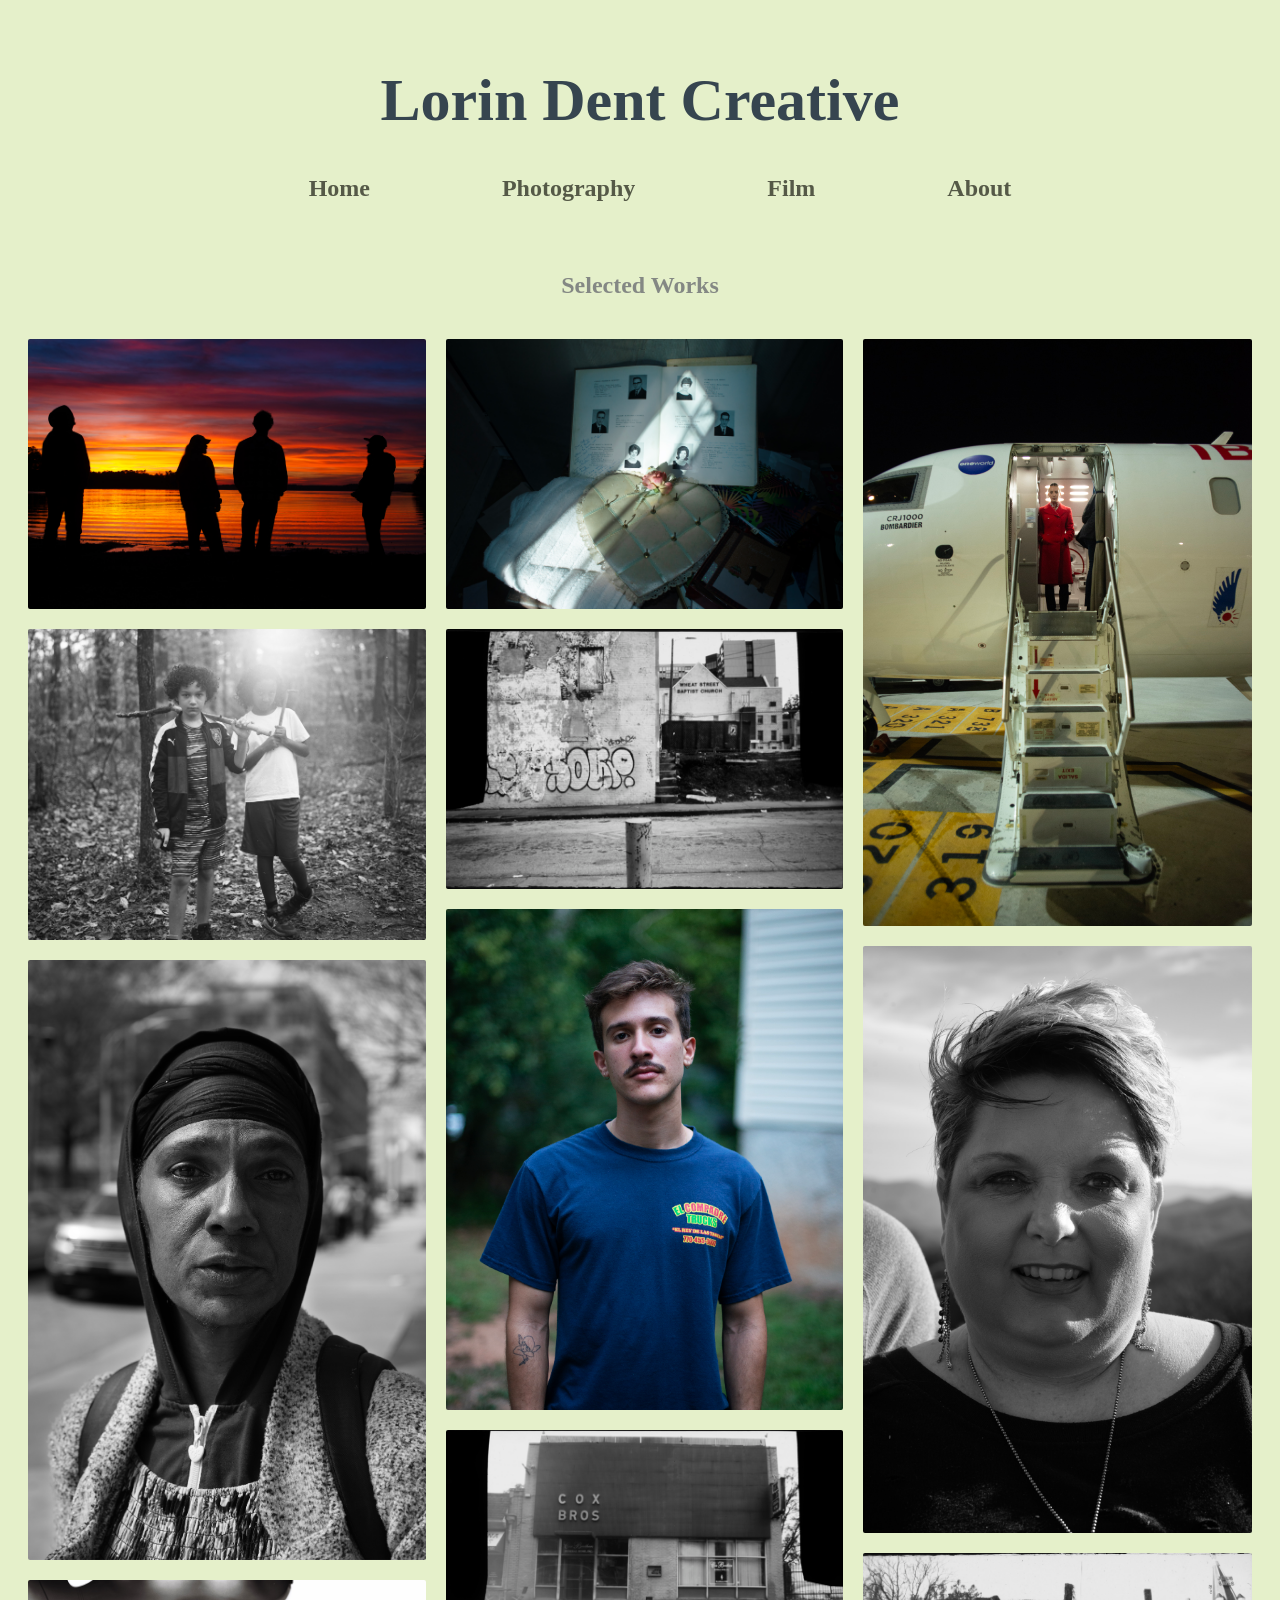
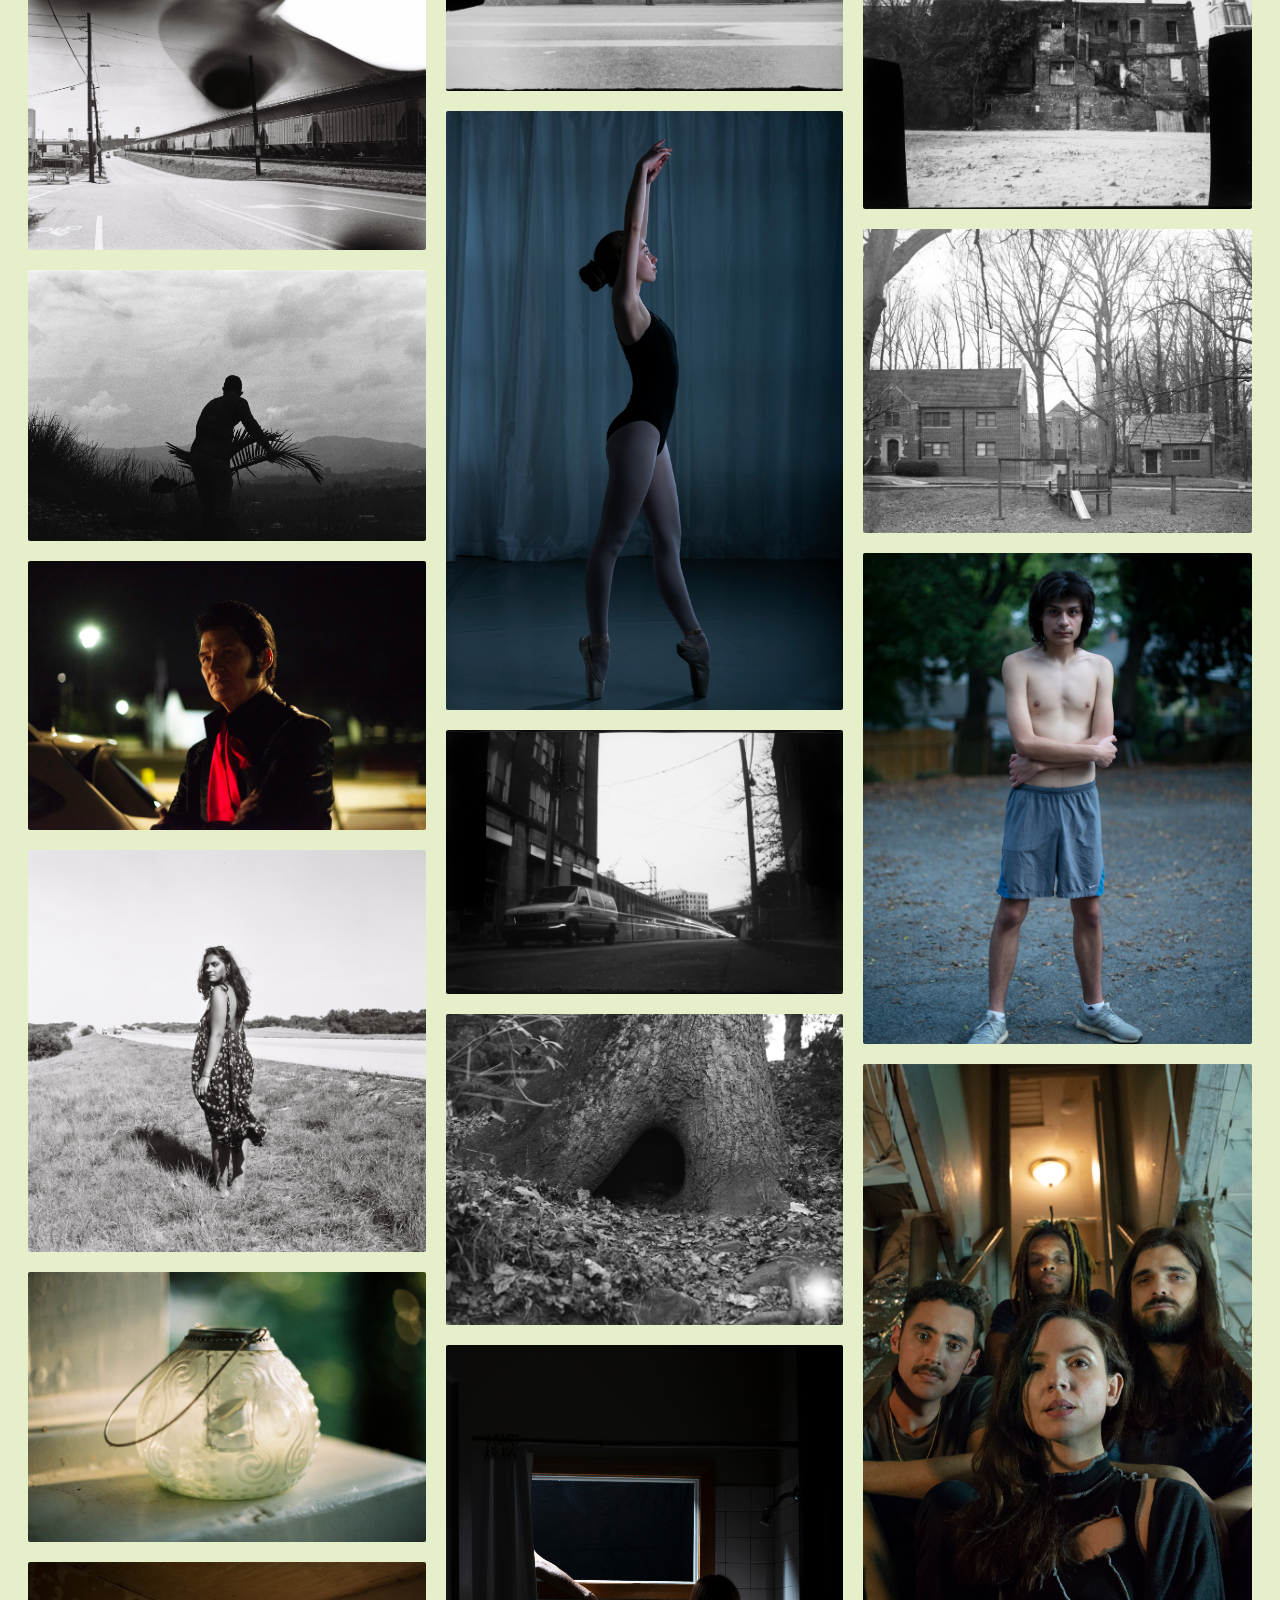
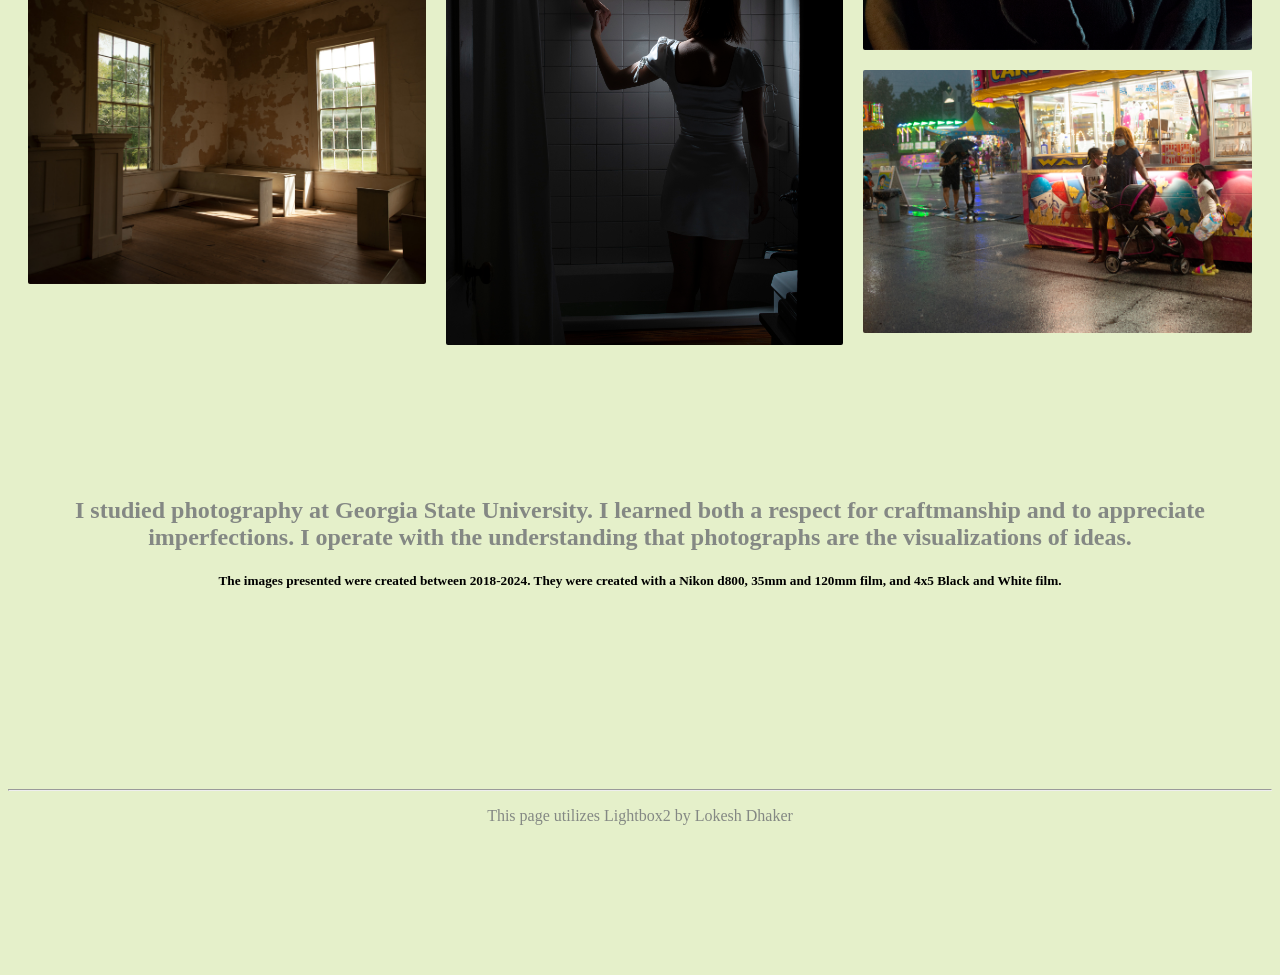
==== Photography.html @ 46cd100e "Add files via upload" ====
<!DOCTYPE html>
<html>
	<head>
		<meta charset="utf-8">
		<meta name="viewport" content="width=device-width, initial-scale-1">
		<title>Lorin Dent Photography</title>
	<link rel="stylesheet" href="styles.css" />
	<link rel="stylesheet" href="lightbox.css"/>
	</head>

	<body>
	<br>
	<h1 align="center">Lorin Dent Creative</h1>
<div align=center>
<ul>
	<li><h3><a href="index.html">Home</a></h3></li>
	<li><h3><a href="Photography.html">Photography</a></h3></li>
	<li><h3><a href="Film.html">Film</a></h3></li>
	<li><h3><a href="About.html">About</a></h3></li>
</ul>
</div>
<div class="subheading">
	<br>
	<br>
	<br>
<h3>Selected Works</h3>
</div>

	<div class="container">
		<div class="gallery">
			<div class="column">
				<a href="All the colors of the sky.jpg" data-lightbox="Selected Works" data-title="Thomas, Kenyon, Jack, and Logan, Digital, 2024"><img src="All the colors of the sky.jpg"></a>
				<a href="DENT_10 copy.jpg" data-lightbox="Selected Works" data-title="Jayven and Cliffy, 4x5, 2021"><img src="DENT_10 copy.jpg"></a>
				<a href="Untitled 2, 2019.jpg" data-lightbox="Selected Works" data-title="Untitled, Digital, 2019"><img src="Untitled 2, 2019.jpg"></a>
				<a href="Light Within Light (from Dhalgren), 2021.jpg" data-lightbox="Selected Works" data-title="Light Within Light, 35mm, 2021"><img src="Light Within Light (from Dhalgren), 2021.jpg"></a>
				<a href="Shovelin, 2018.jpg" data-lightbox="Selected Works" data-title="Untitled, 35mm, 2018"><img src="Shovelin, 2018.jpg"></a>
				<a href="_DSC3492 copy.jpg" data-lightbox="Selected Works" data-title="King Presley BTS, 2022"><img src="_DSC3492 copy.jpg"></a>
				<a href="Niki on the side of the Highway, 2019.jpg" data-lightbox="Selected Works" data-title="Niki by a Texan Highway, 120mm, 2019"><img src="Niki on the side of the Highway, 2019.jpg"></a>
				<a href="Dent190700-R1-030-13A copy.jpg" data-lightbox="Selected Works" data-title="Wax, Glass and Sunlight, 35mm, 2018"><img src="Dent190700-R1-030-13A copy.jpg"></a>
				<a href="_DSC4033 copy 2.jpg" data-lightbox="Selected Works" data-title="Mt. Zion Sunlight, Digital, 2019"><img src="_DSC4033 copy 2.jpg"></a>
			</div>
			<div class="column">
				<a href="In the House of Cathy Croft.jpg" data-lightbox="Selected Works" data-title="In the House of Cathy Croft, Digital, 2023"><img src="In the House of Cathy Croft.jpg"></a>
				<a href="Wheat Street 1.jpg" data-lightbox="Selected Works" data-title="Wheat Street (from Atlanta Bisected series), 7x11 Pinhole Negative, 2021"><img src="Wheat Street 1.jpg"></a>
				<a href="Frank Portrait 2.jpg" data-lightbox="Selected Works" data-title="Portrait of Frank, 2019"><img src="Frank Portrait 2.jpg"></a>
				<a href="Cox Bros.jpg" data-lightbox="Selected Works" data-title="Cox Bros (from Atlanta Bisected series), 7x11 Pinhole Negative, 2021"><img src="Cox Bros.jpg"></a>
				<a href="4th_position_arms_in_5th copy.jpg" data-lightbox="Selected Works" data-title="4th Position, Arms in 5th, 2020"><img src="4th_position_arms_in_5th copy.jpg"></a>
				<a href="The Van copy.jpg" data-lightbox="Selected Works" data-title="The Van (from Atlanta Bisected series), 7x11 Pinhole Negative, 2021"><img src="The Van copy.jpg"></a>
				<a href="Tree_Tunnel copy.jpg" data-lightbox="Selected Works" data-title="Tree Tunnel, 4x5, 2022"><img src="Tree_Tunnel copy.jpg"></a>
				<a href="07_Dent_Lorin.jpg" data-lightbox="Selected Works" data-title="Composite 07/07, Digital, 2019"><img src="07_Dent_Lorin.jpg"></a>
			</div>
			<div class="column">
				<a href="Spanish Flight Attendant in a Red Coat, 2022.jpg" data-lightbox="Selected Works" data-title="Spanish Flight Attendant, 2022"><img src="Spanish Flight Attendant in a Red Coat, 2022.jpg"></a>
				<a href="Untitled, 2019.jpg" data-lightbox="Selected Works" data-title="Untitled, Digital, 2019"><img src="Untitled, 2019.jpg"></a>
				<a href="ATLlifebranch.jpg" data-lightbox="Selected Works" data-title="Atlanta Life Branch Building (from Atlanta Bisected series), 7x11 Pinhole Negative, 2021"><img src="ATLlifebranch.jpg"></a>
				<a href="DENT_05 copy.jpg" data-lightbox="Selected Works" data-title="Decatur Seminary, 4x5, 2021"><img src="DENT_05 copy.jpg"></a>
				<a href="_DSC4550 copy 2.jpg" data-lightbox="Selected Works" data-title="Enzo at Inman Court, 2019"><img src="_DSC4550 copy 2.jpg"></a>
				<a href="_DSC0342_Pterocat1 copy.jpg" data-lightbox="Selected Works" data-title="Pterocat, Digital, 2023"><img src="_DSC0342_Pterocat1 copy.jpg"></a>
				<a href="Candy Apples in the Rain copy.jpg" data-lightbox="Selected Works" data-title="Candy Apples Rain Soaked, 2020"><img src="Candy Apples in the Rain copy.jpg"></a>
			
				
			</div>
		</div>
		<script src="lightbox-plus-jquery.js"></script>
	 </div>
	<br>
	<br>
	<br>
	<Br>
	<div id="Photo-Footer">

	<h3>I studied photography at Georgia State University. I learned both a respect for craftmanship and to appreciate imperfections. I operate with the understanding that photographs are the visualizations of ideas.</h3>

	<h5>The images presented were created between 2018-2024. They were created with a Nikon d800, 35mm and 120mm film, and 4x5 Black and White film.</h5>


	</div>
	<hr> <p style="color: #848884;">This page utilizes Lightbox2 by Lokesh Dhaker </p>

	<br>
	<br>
	<br>
	<br>
	<br>
	<br>
	<br>

	


	</body>

</html>
---- styles.css ----
body {
  background-color: #e5f0ca;
  align-content: center;
text-align: center;}

a:link {color: #555947;
text-decoration: none;}
a:visited {color:#858b70;}
a:hover {color:#bdc992;}

li{
  display: inline;
  padding: 4em;
  margin-left: auto;
  margin-right: auto;
  font-family: Palatino, serif;
  flex-direction: column;
}

    img {
  display: block;
  margin-left: auto;
  margin-right: auto;
  margin-bottom: 4px;
}

.container{
  max-width: 1224px;
  margin: auto;
  width: 100%;
  min-height: 100vh;
  display: flex;
  align-items: center;
  justify-content: center;
  padding: 40px 0;
  margin: auto;
}
.gallery{
  display: flex;
  gap: 20px;
}
.column{
  display: flex;
  flex-direction: column;
  gap: 20px;
}
.gallery img{
  height: 100%;
  width: 100%;
  border-radius: 2px;
  object-fit: cover;
}
@media(max-width:768px){
.gallery{flex-direction: column;}
}

#Photo-Footer {
  margin-top: 40px;
  margin-bottom: 200px;
}

h1 {
  font-family: Palatino, serif;
  font-size: 60px;
  color: #36454F;
  margin-left: auto;
  margin-right: auto;
  text-align: center;
}
h4 { font-family: Palatino, serif;
  font-size: 24px;
  color: #848884;
 text-align: center;
  display: inline;
}
h3 { font-family: Palatino, serif;
  font-size: 24px;
  color: #848884;
 text-align: center;
  display: inline;
}
.subheader{
 text-align: center;
 margin-top: 60px;
 padding: 30px;
}
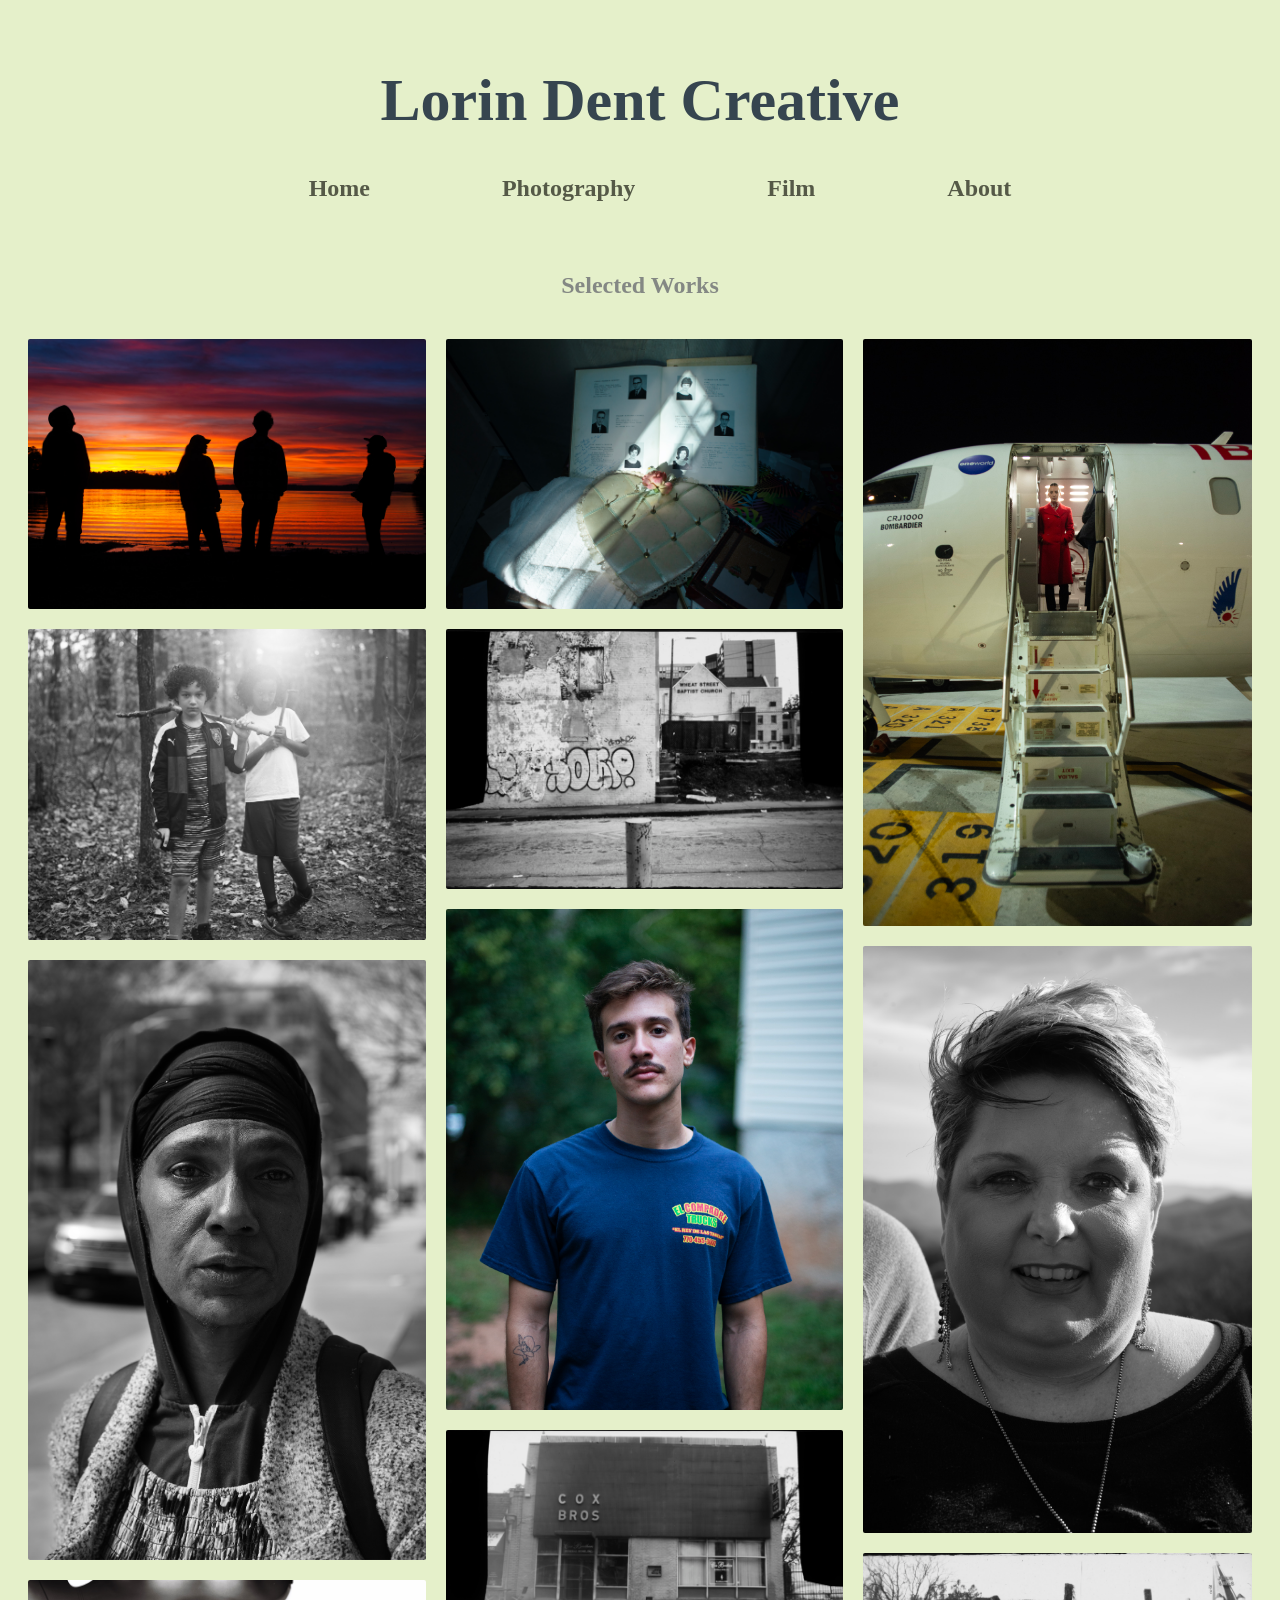
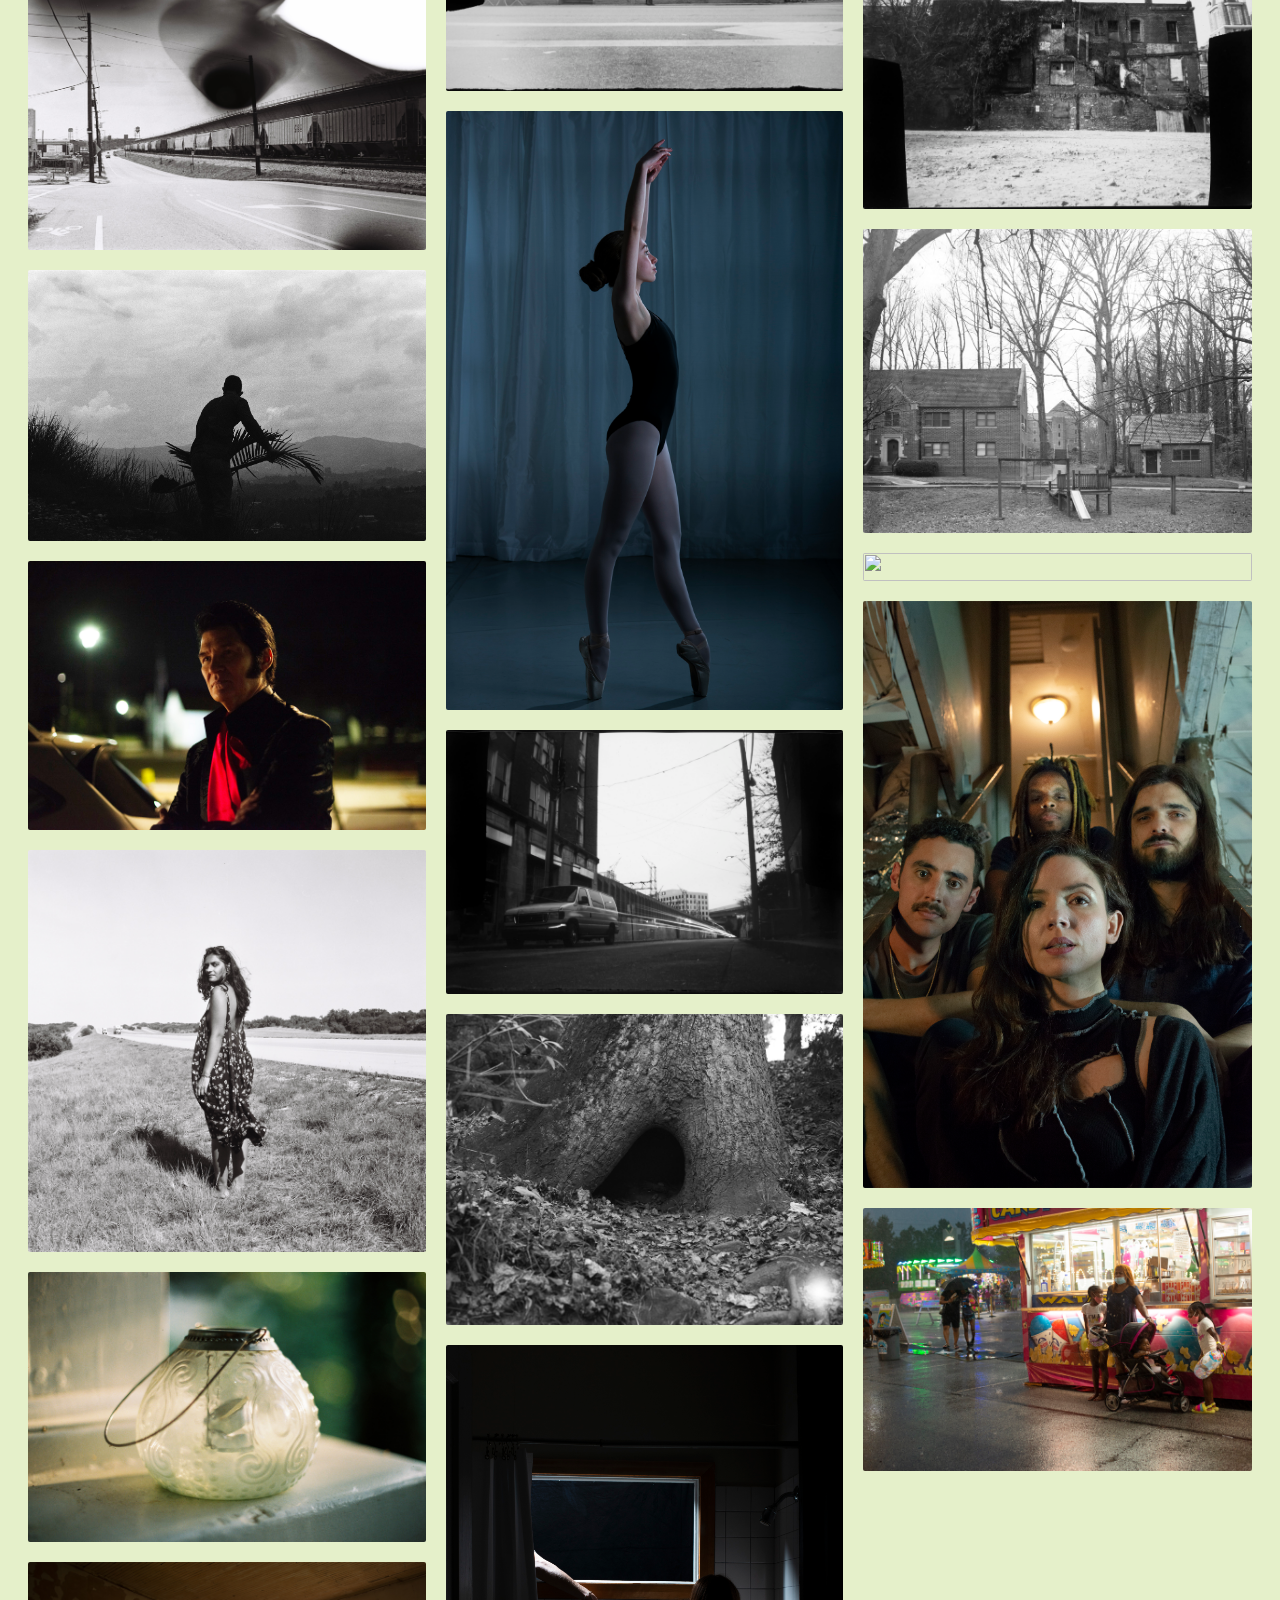
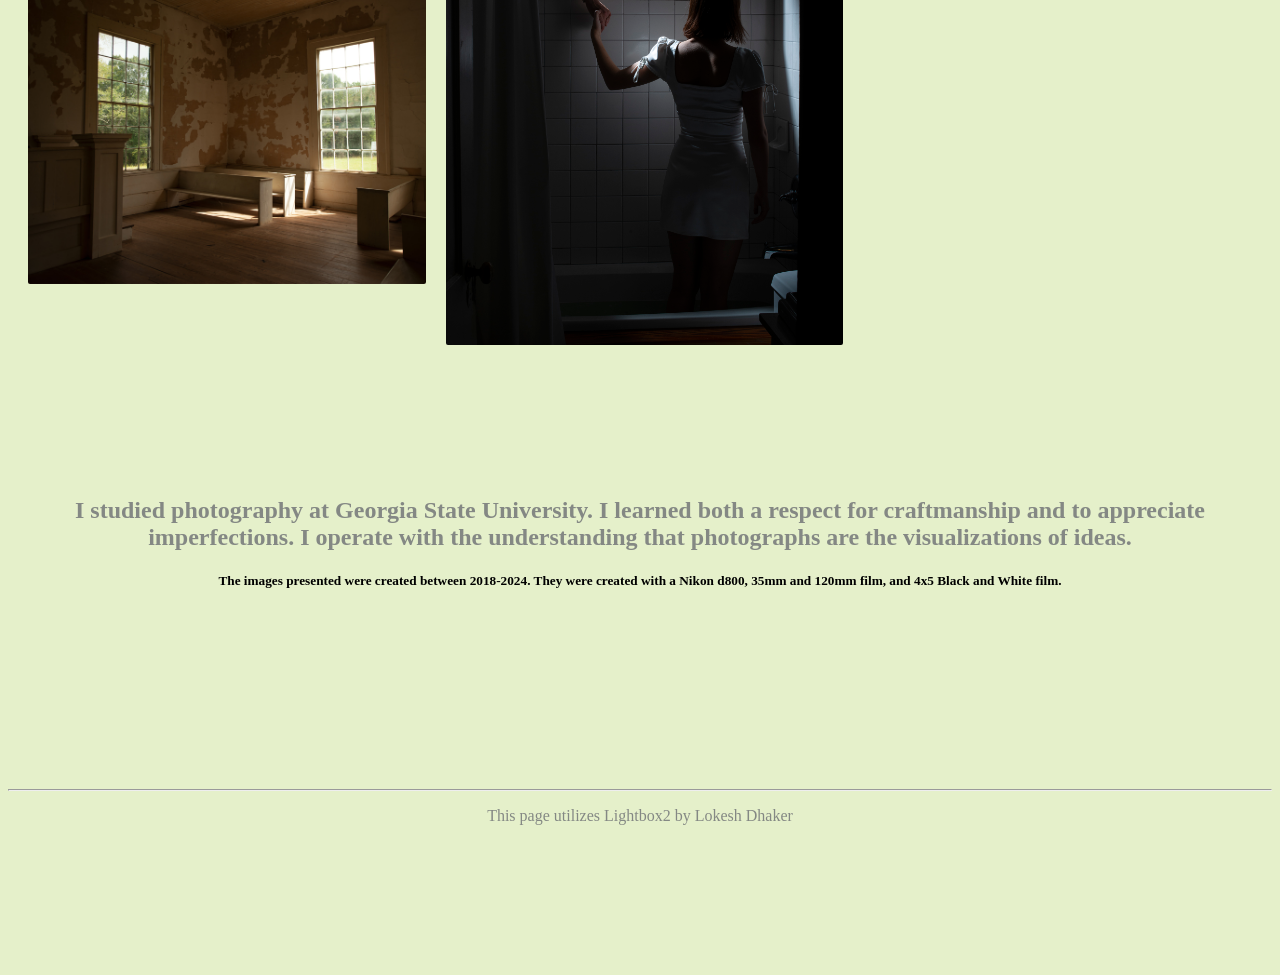
==== commit 54d33c18: "Photography.html" ====
--- a/Photography.html
+++ b/Photography.html
@@ -37,7 +37,7 @@
 				<a href="_DSC3492 copy.jpg" data-lightbox="Selected Works" data-title="King Presley BTS, 2022"><img src="_DSC3492 copy.jpg"></a>
 				<a href="Niki on the side of the Highway, 2019.jpg" data-lightbox="Selected Works" data-title="Niki by a Texan Highway, 120mm, 2019"><img src="Niki on the side of the Highway, 2019.jpg"></a>
 				<a href="Dent190700-R1-030-13A copy.jpg" data-lightbox="Selected Works" data-title="Wax, Glass and Sunlight, 35mm, 2018"><img src="Dent190700-R1-030-13A copy.jpg"></a>
-				<a href="_DSC4033 copy 2.jpg" data-lightbox="Selected Works" data-title="Mt. Zion Sunlight, Digital, 2019"><img src="_DSC4033 copy 2.jpg"></a>
+				<a href="MTZion.jpg" data-lightbox="Selected Works" data-title="Mt. Zion Sunlight, Digital, 2019"><img src="MTZion.jpg"></a>
 			</div>
 			<div class="column">
 				<a href="In the House of Cathy Croft.jpg" data-lightbox="Selected Works" data-title="In the House of Cathy Croft, Digital, 2023"><img src="In the House of Cathy Croft.jpg"></a>
@@ -54,9 +54,9 @@
 				<a href="Untitled, 2019.jpg" data-lightbox="Selected Works" data-title="Untitled, Digital, 2019"><img src="Untitled, 2019.jpg"></a>
 				<a href="ATLlifebranch.jpg" data-lightbox="Selected Works" data-title="Atlanta Life Branch Building (from Atlanta Bisected series), 7x11 Pinhole Negative, 2021"><img src="ATLlifebranch.jpg"></a>
 				<a href="DENT_05 copy.jpg" data-lightbox="Selected Works" data-title="Decatur Seminary, 4x5, 2021"><img src="DENT_05 copy.jpg"></a>
-				<a href="_DSC4550 copy 2.jpg" data-lightbox="Selected Works" data-title="Enzo at Inman Court, 2019"><img src="_DSC4550 copy 2.jpg"></a>
-				<a href="_DSC0342_Pterocat1 copy.jpg" data-lightbox="Selected Works" data-title="Pterocat, Digital, 2023"><img src="_DSC0342_Pterocat1 copy.jpg"></a>
-				<a href="Candy Apples in the Rain copy.jpg" data-lightbox="Selected Works" data-title="Candy Apples Rain Soaked, 2020"><img src="Candy Apples in the Rain copy.jpg"></a>
+				<a href="Enzo.jpg" data-lightbox="Selected Works" data-title="Enzo at Inman Court, 2019"><img src="Enzo"></a>
+				<a href="PTEROCAT.jpg" data-lightbox="Selected Works" data-title="Pterocat, Digital, 2023"><img src="PTEROCAT.jpg"></a>
+				<a href="CandyApples.jpg" data-lightbox="Selected Works" data-title="Candy Apples Rain Soaked, 2020"><img src="CandyApples.jpg"></a>
 			
 				
 			</div>
@@ -90,4 +90,4 @@
 
 	</body>
 
-</html>+</html>
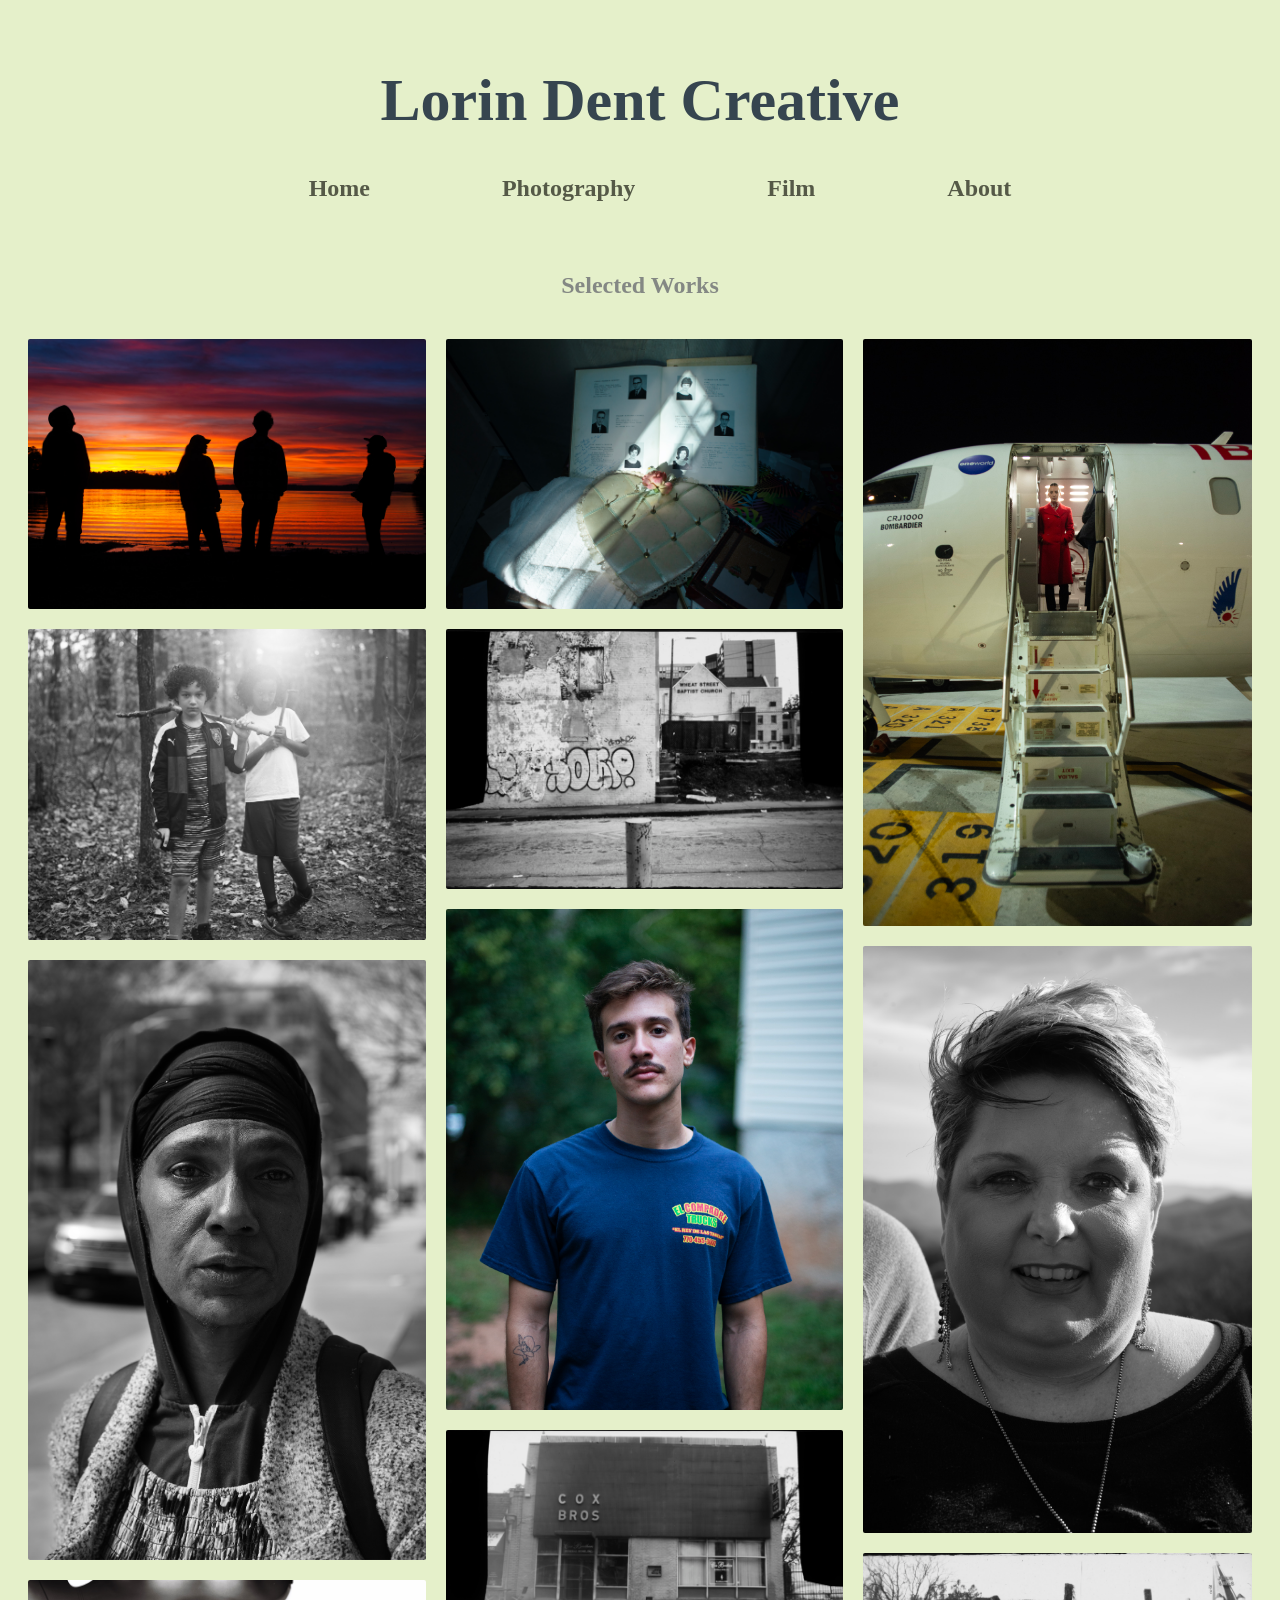
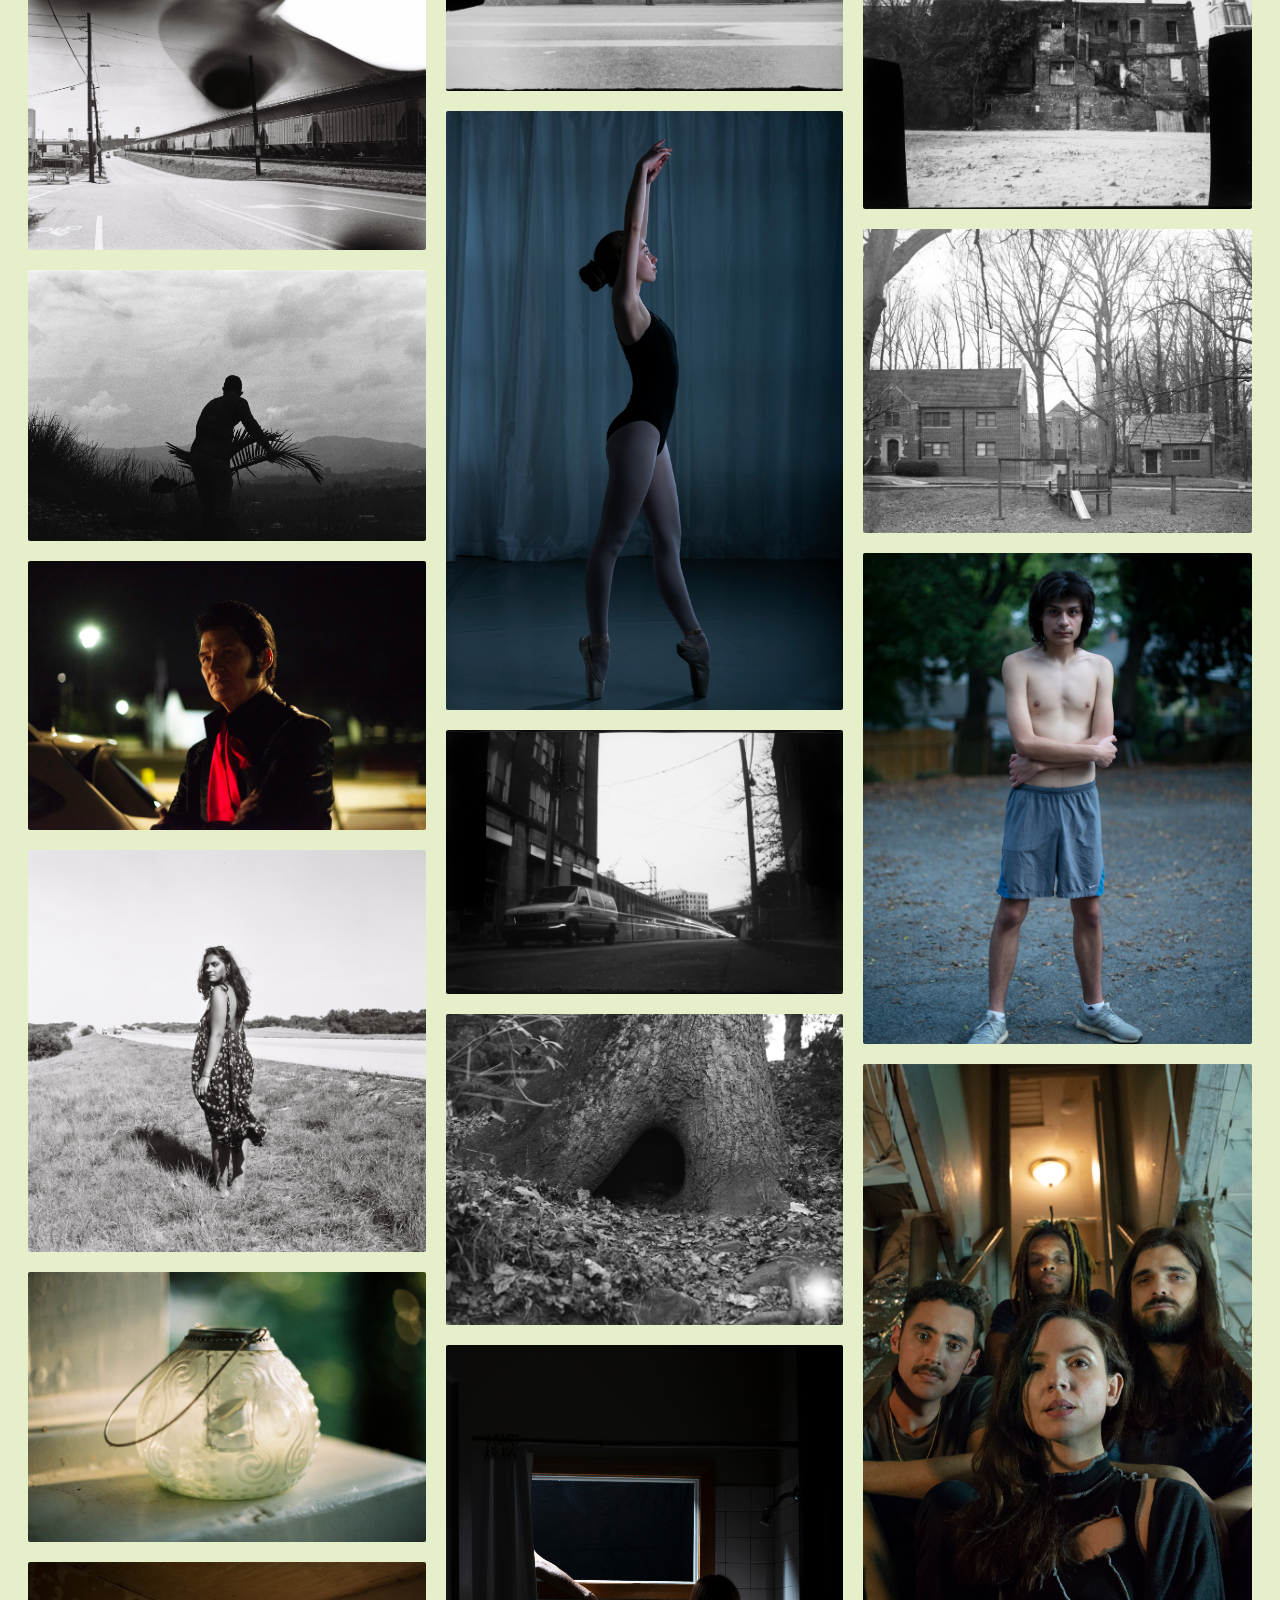
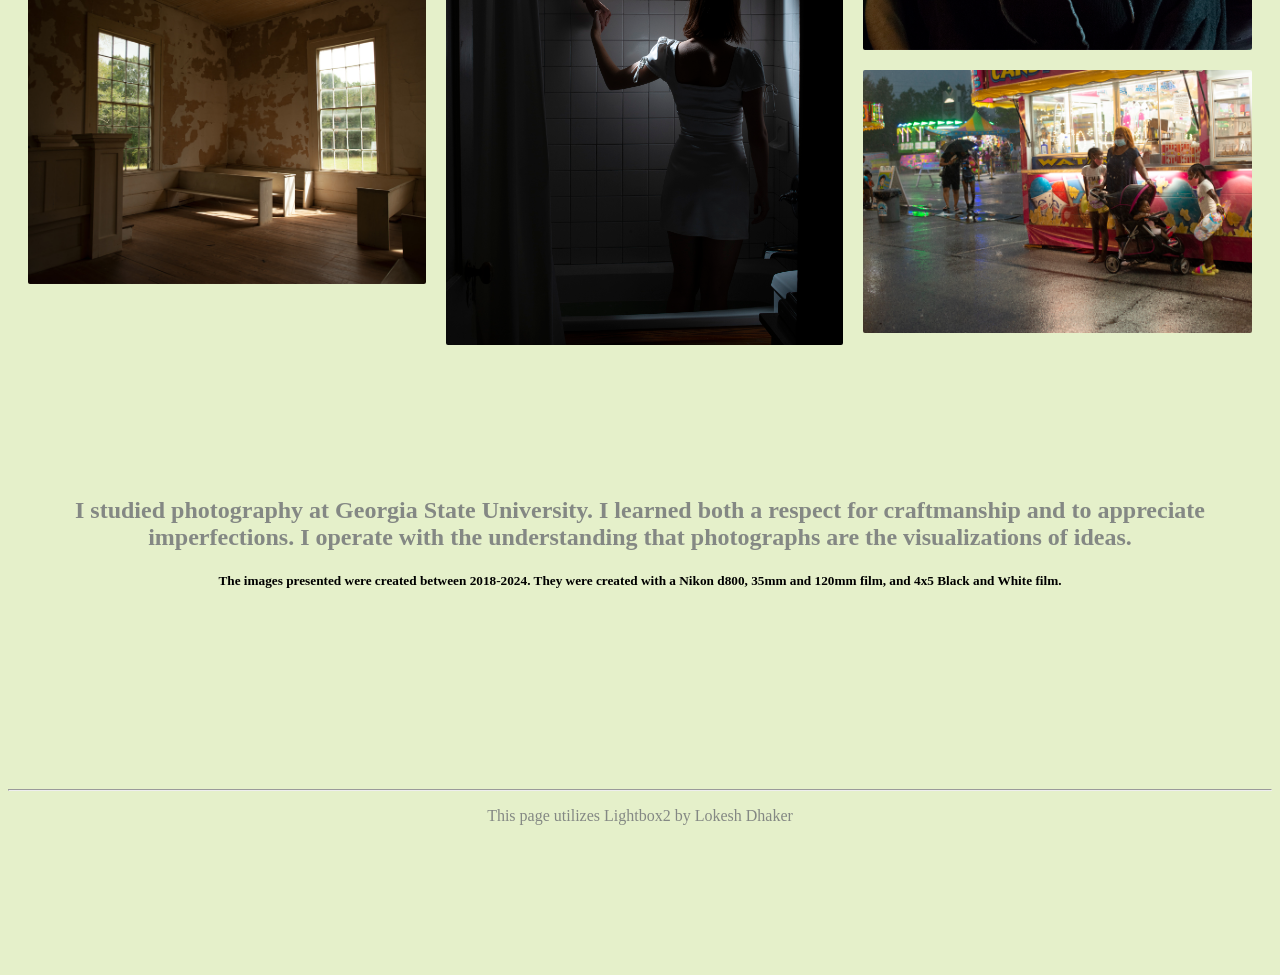
==== commit b70acddd: "Photography.html" ====
--- a/Photography.html
+++ b/Photography.html
@@ -54,7 +54,7 @@
 				<a href="Untitled, 2019.jpg" data-lightbox="Selected Works" data-title="Untitled, Digital, 2019"><img src="Untitled, 2019.jpg"></a>
 				<a href="ATLlifebranch.jpg" data-lightbox="Selected Works" data-title="Atlanta Life Branch Building (from Atlanta Bisected series), 7x11 Pinhole Negative, 2021"><img src="ATLlifebranch.jpg"></a>
 				<a href="DENT_05 copy.jpg" data-lightbox="Selected Works" data-title="Decatur Seminary, 4x5, 2021"><img src="DENT_05 copy.jpg"></a>
-				<a href="Enzo.jpg" data-lightbox="Selected Works" data-title="Enzo at Inman Court, 2019"><img src="Enzo"></a>
+				<a href="Enzo.jpg" data-lightbox="Selected Works" data-title="Enzo at Inman Court, 2019"><img src="Enzo.jpg"></a>
 				<a href="PTEROCAT.jpg" data-lightbox="Selected Works" data-title="Pterocat, Digital, 2023"><img src="PTEROCAT.jpg"></a>
 				<a href="CandyApples.jpg" data-lightbox="Selected Works" data-title="Candy Apples Rain Soaked, 2020"><img src="CandyApples.jpg"></a>
 			
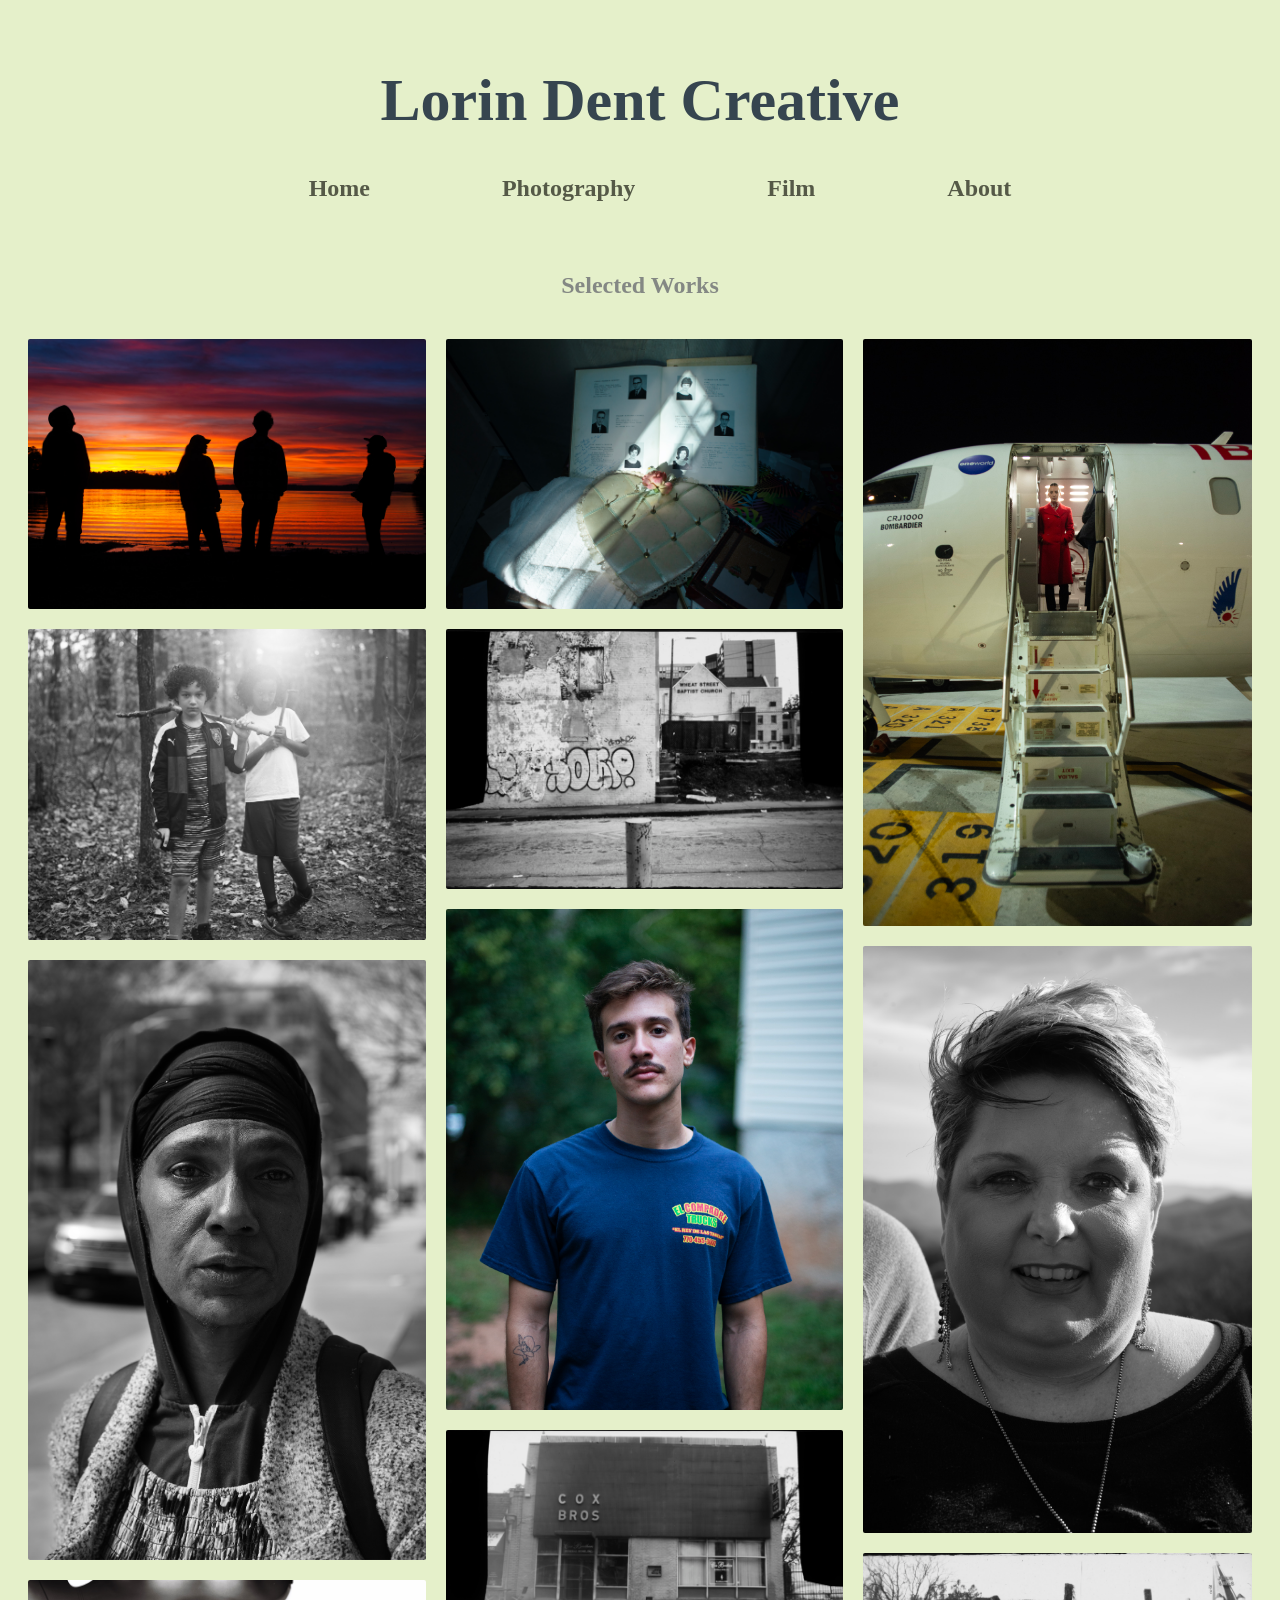
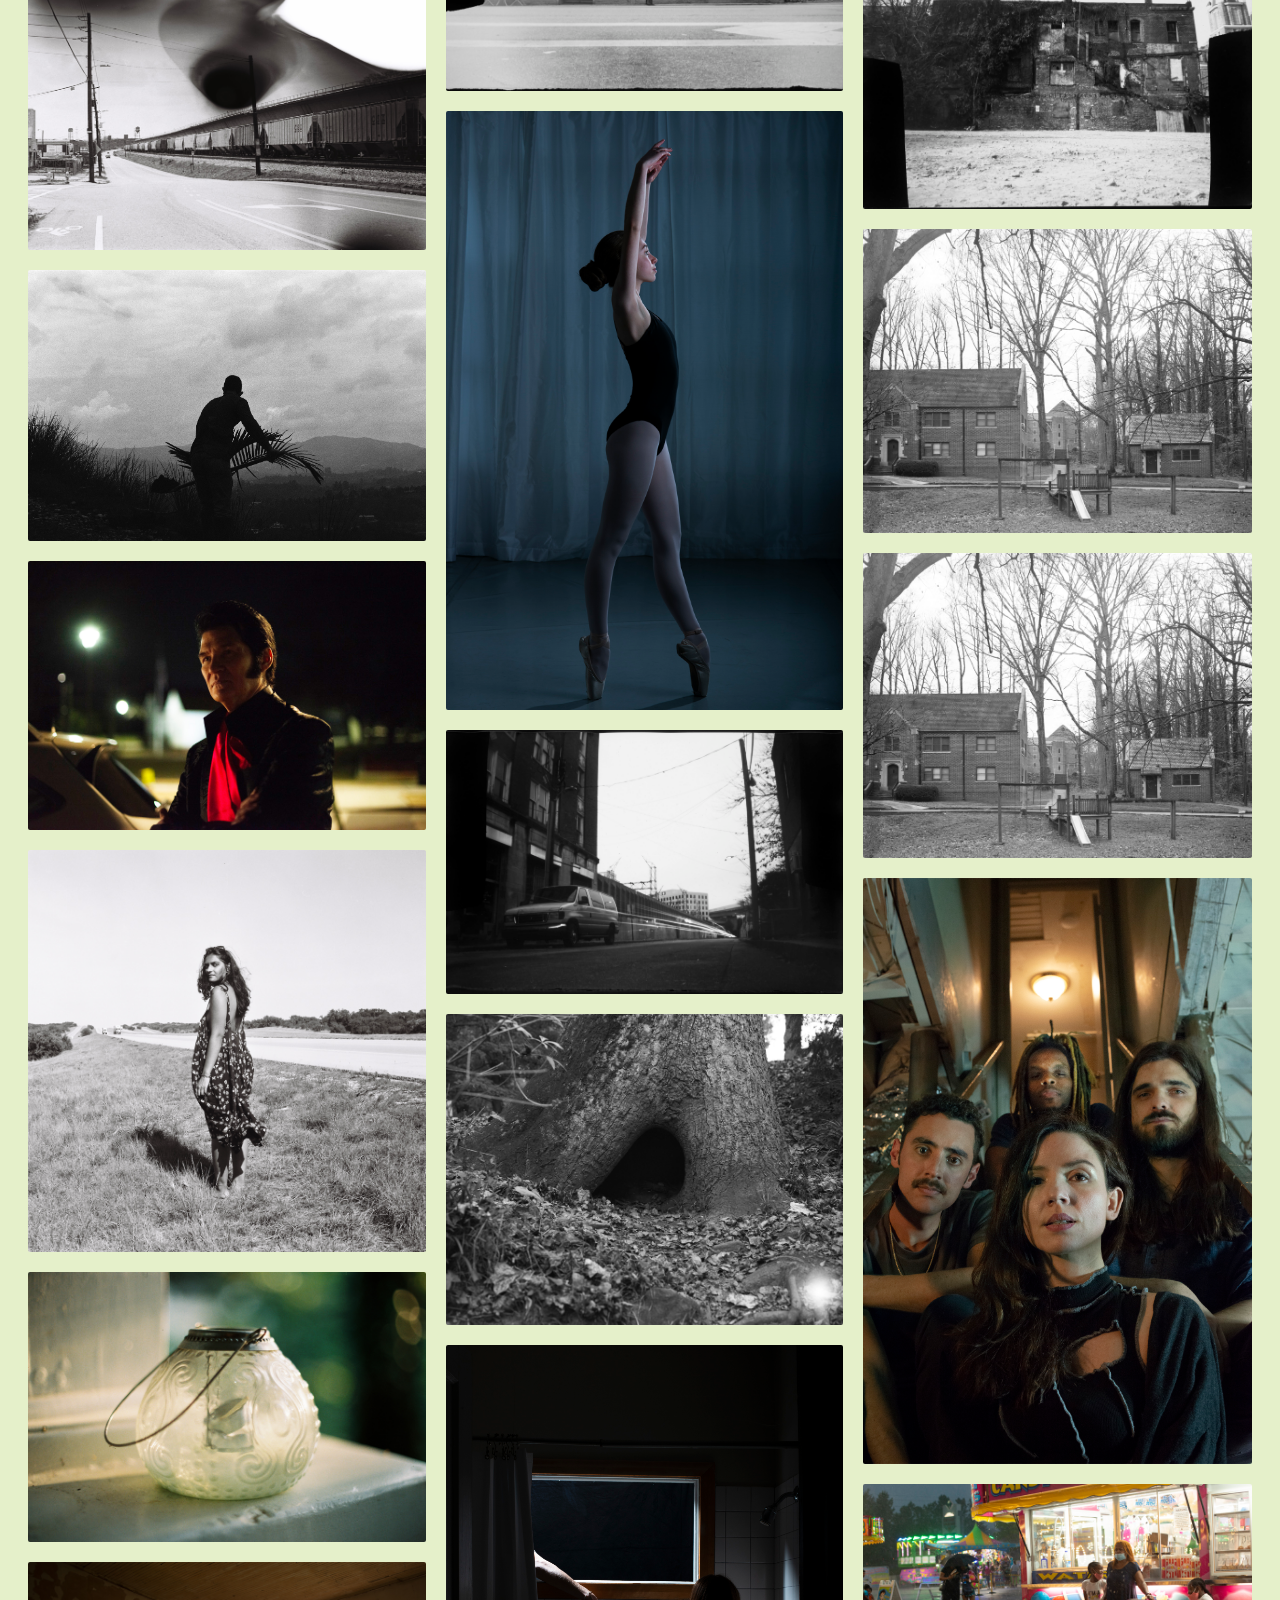
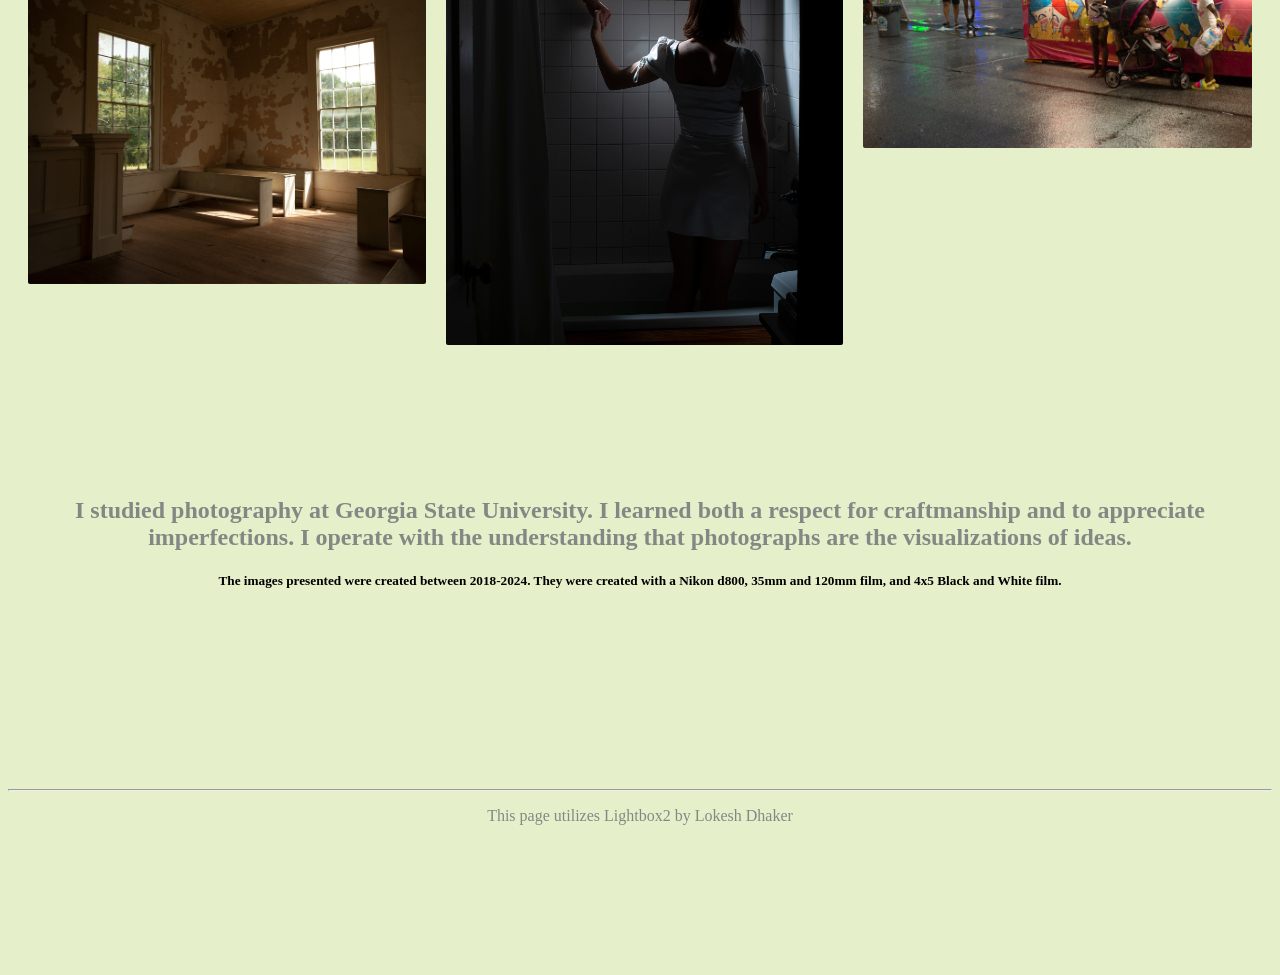
==== commit 85df9b36: "Photography.html" ====
--- a/Photography.html
+++ b/Photography.html
@@ -54,7 +54,7 @@
 				<a href="Untitled, 2019.jpg" data-lightbox="Selected Works" data-title="Untitled, Digital, 2019"><img src="Untitled, 2019.jpg"></a>
 				<a href="ATLlifebranch.jpg" data-lightbox="Selected Works" data-title="Atlanta Life Branch Building (from Atlanta Bisected series), 7x11 Pinhole Negative, 2021"><img src="ATLlifebranch.jpg"></a>
 				<a href="DENT_05 copy.jpg" data-lightbox="Selected Works" data-title="Decatur Seminary, 4x5, 2021"><img src="DENT_05 copy.jpg"></a>
-				<a href="Enzo.jpg" data-lightbox="Selected Works" data-title="Enzo at Inman Court, 2019"><img src="Enzo.jpg"></a>
+				<a href="DENT_05 copy.jpg" data-lightbox="Selected Works" data-title="Decatur Seminary, 4x5, 2021"><img src="DENT_05 copy.jpg"></a>
 				<a href="PTEROCAT.jpg" data-lightbox="Selected Works" data-title="Pterocat, Digital, 2023"><img src="PTEROCAT.jpg"></a>
 				<a href="CandyApples.jpg" data-lightbox="Selected Works" data-title="Candy Apples Rain Soaked, 2020"><img src="CandyApples.jpg"></a>
 			
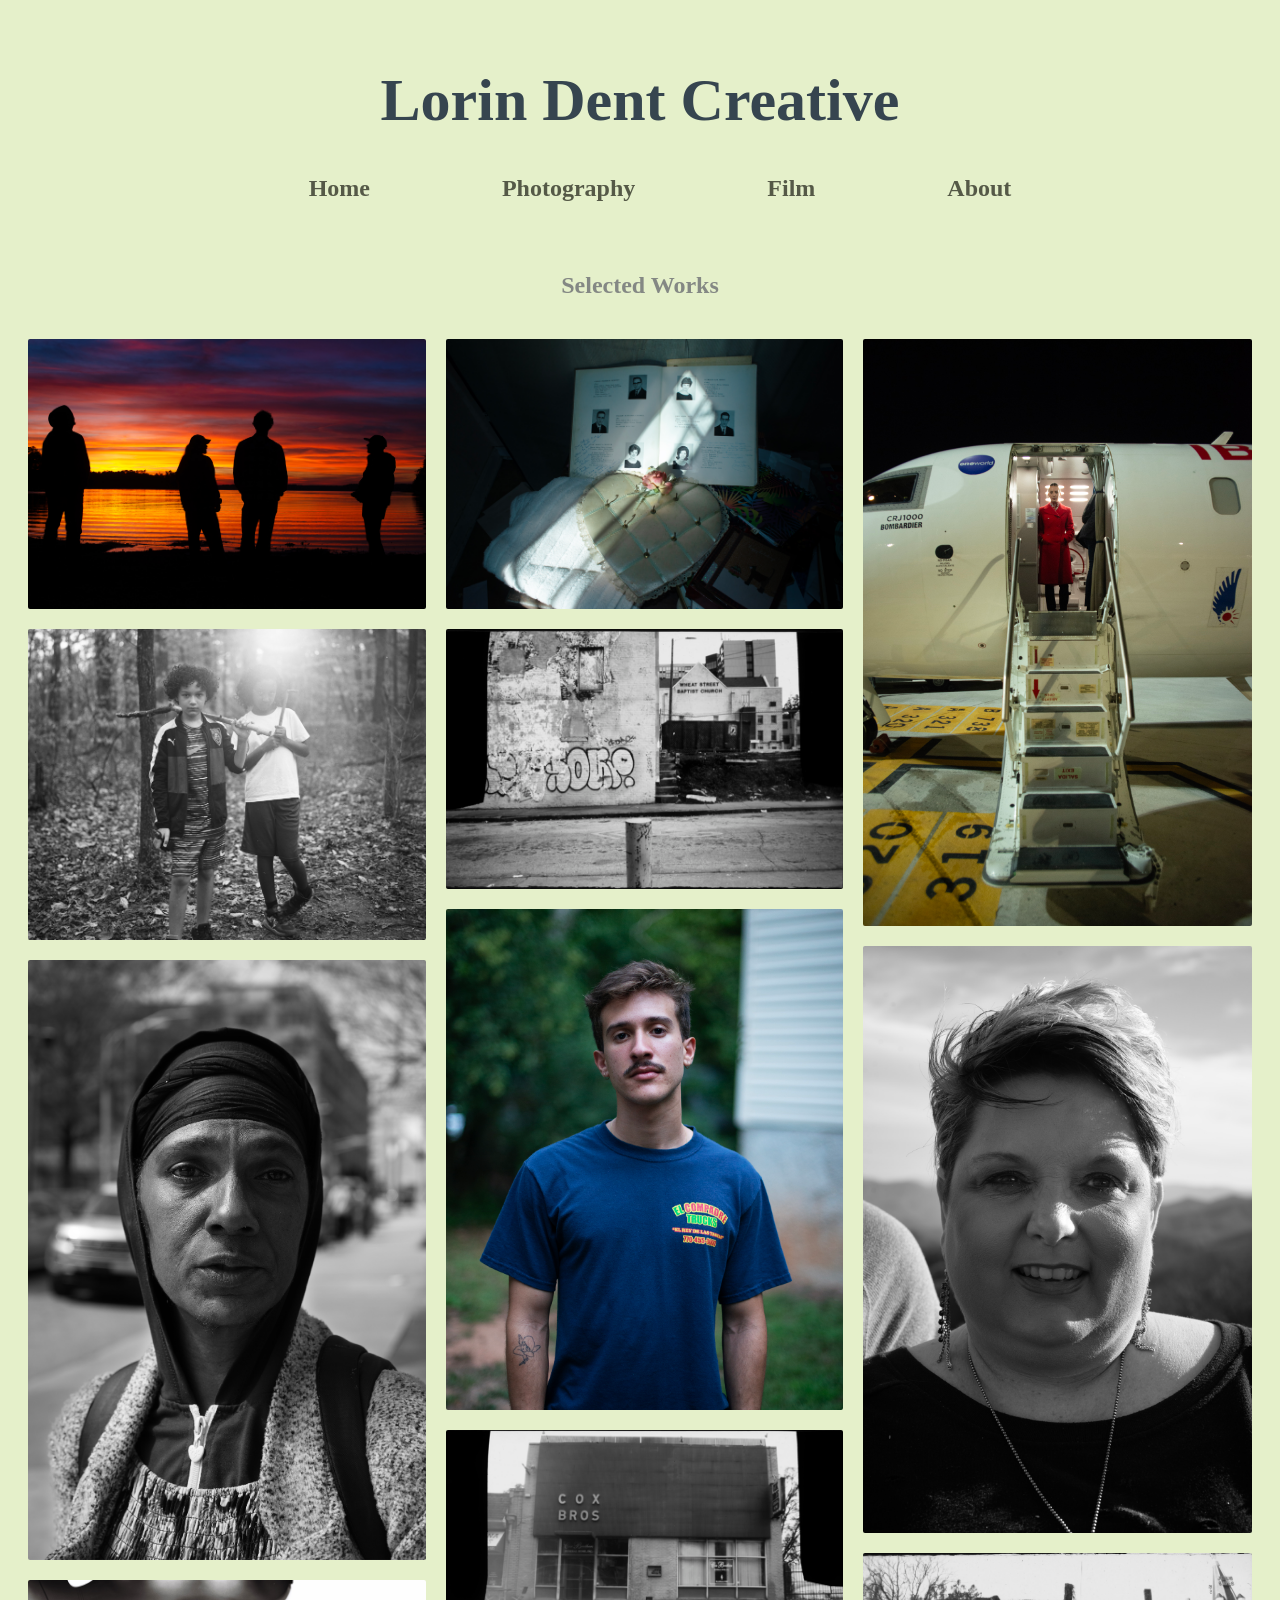
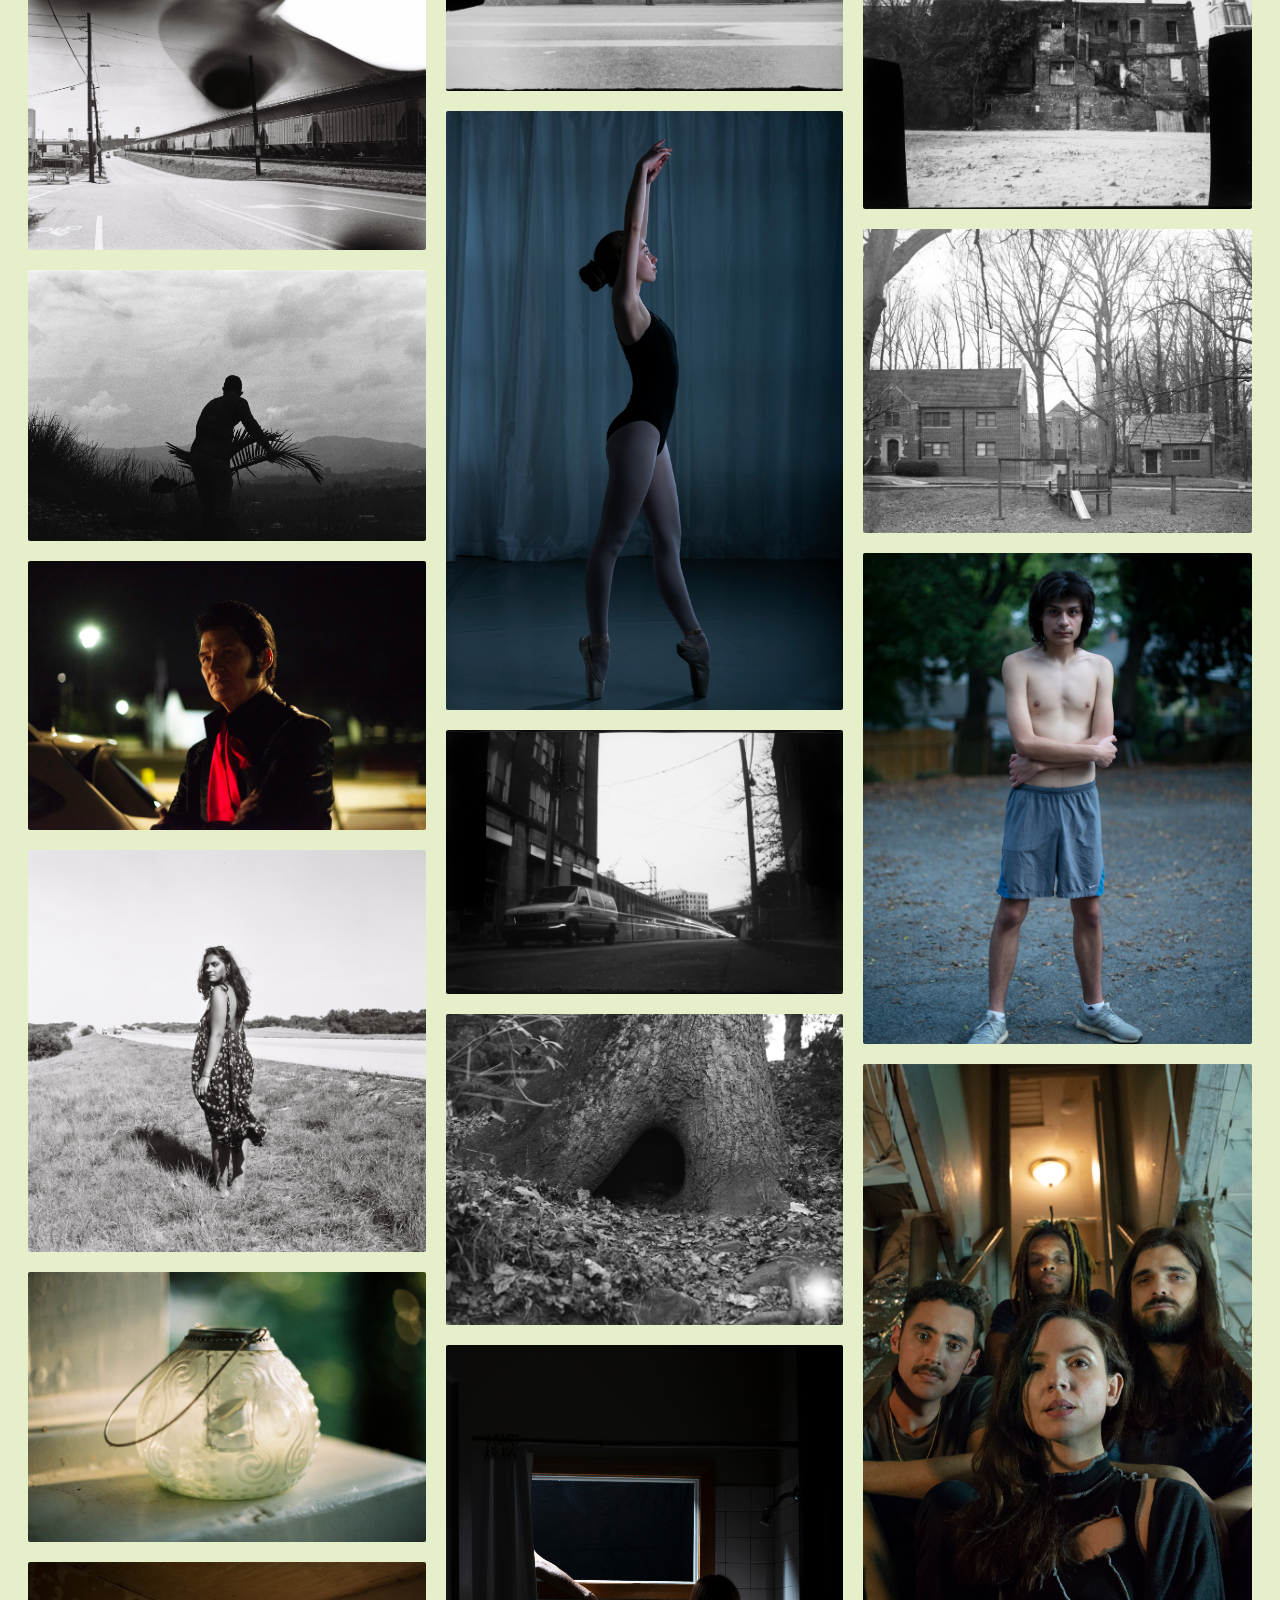
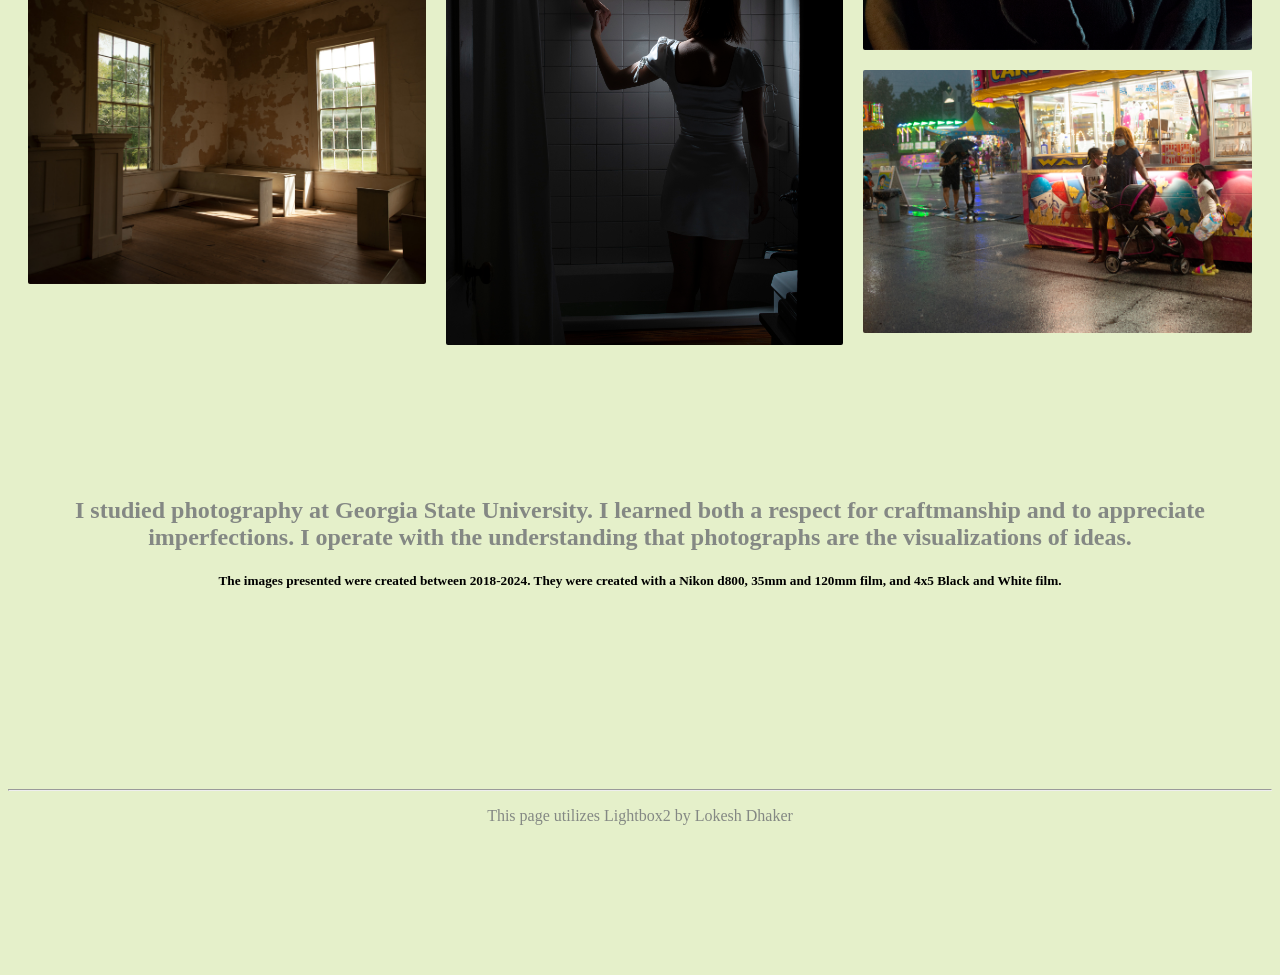
==== commit 3ff1f418: "Photography.html" ====
--- a/Photography.html
+++ b/Photography.html
@@ -54,7 +54,7 @@
 				<a href="Untitled, 2019.jpg" data-lightbox="Selected Works" data-title="Untitled, Digital, 2019"><img src="Untitled, 2019.jpg"></a>
 				<a href="ATLlifebranch.jpg" data-lightbox="Selected Works" data-title="Atlanta Life Branch Building (from Atlanta Bisected series), 7x11 Pinhole Negative, 2021"><img src="ATLlifebranch.jpg"></a>
 				<a href="DENT_05 copy.jpg" data-lightbox="Selected Works" data-title="Decatur Seminary, 4x5, 2021"><img src="DENT_05 copy.jpg"></a>
-				<a href="DENT_05 copy.jpg" data-lightbox="Selected Works" data-title="Decatur Seminary, 4x5, 2021"><img src="DENT_05 copy.jpg"></a>
+				<a href="Enzo.jpg" data-lightbox="Selected Works" data-title="Decatur Seminary, 4x5, 2021"><img src="Enzo.jpg"></a>
 				<a href="PTEROCAT.jpg" data-lightbox="Selected Works" data-title="Pterocat, Digital, 2023"><img src="PTEROCAT.jpg"></a>
 				<a href="CandyApples.jpg" data-lightbox="Selected Works" data-title="Candy Apples Rain Soaked, 2020"><img src="CandyApples.jpg"></a>
 			
